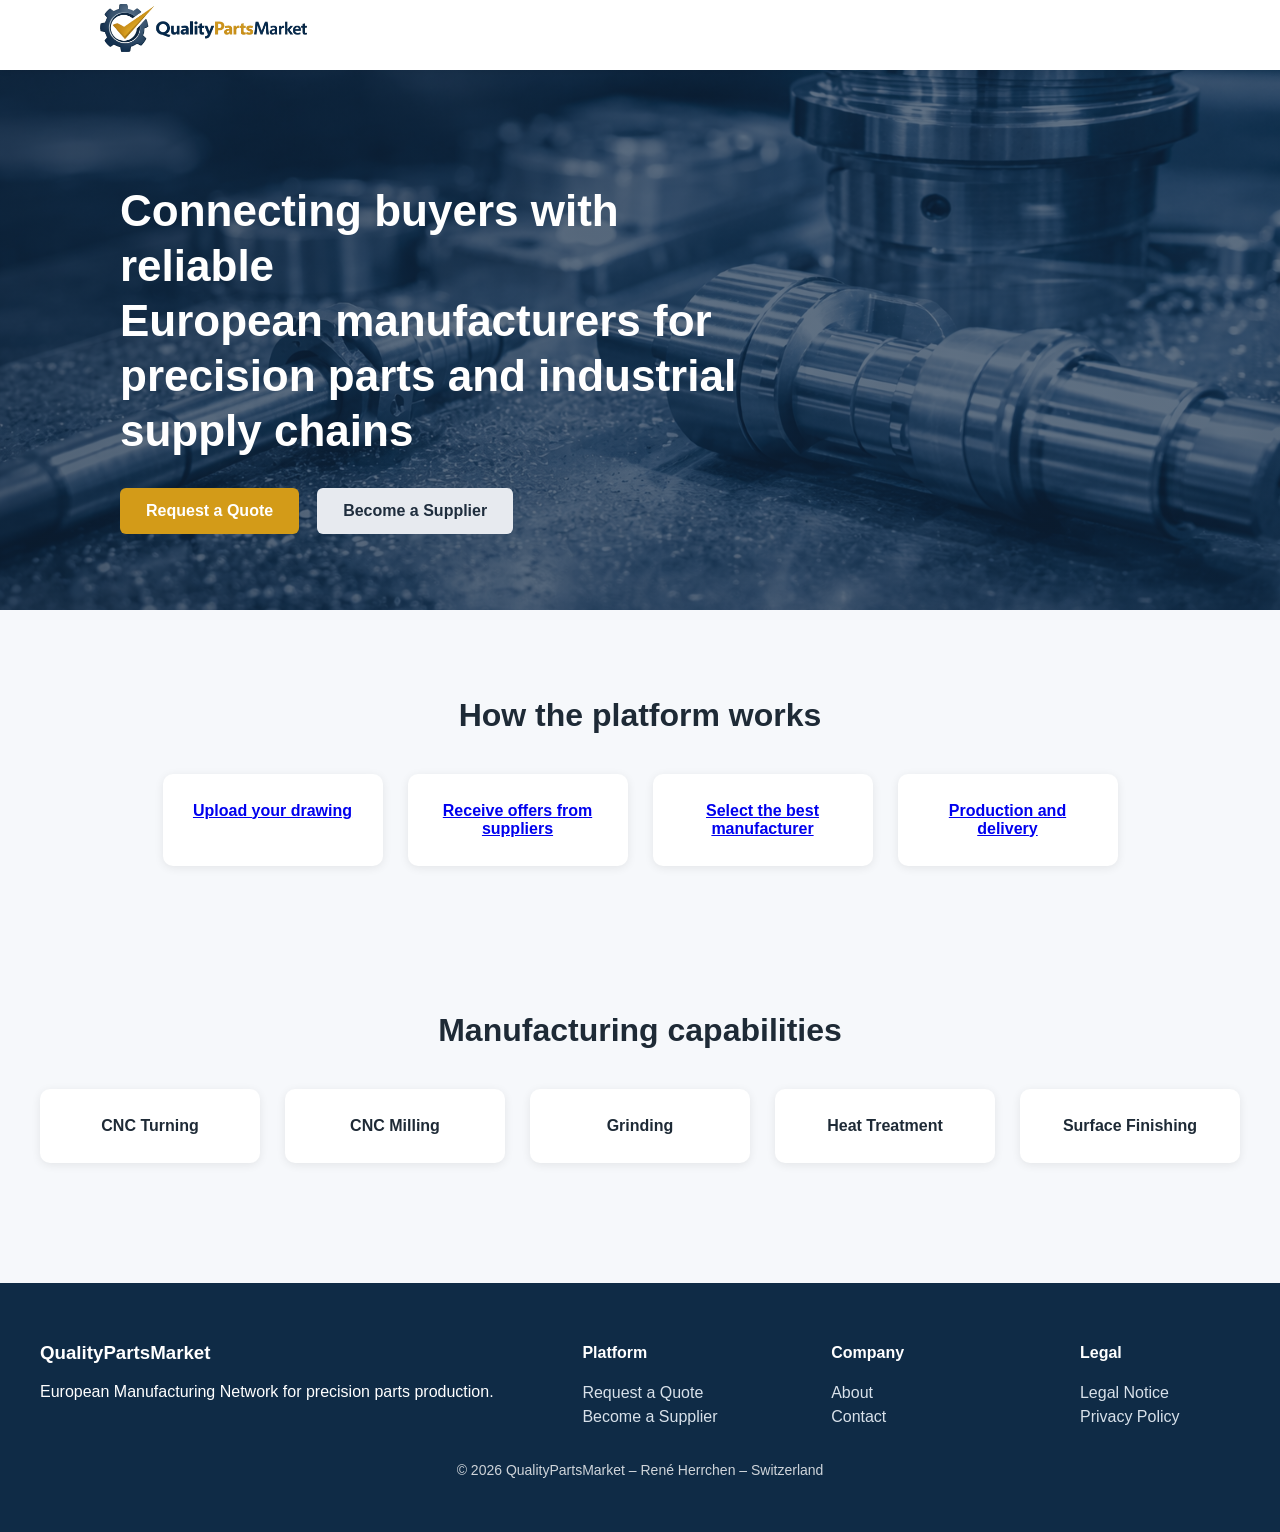
==== index.html @ 5bcd7c3c "Update index.html" ====
<!DOCTYPE html>
<html lang="en">

<head>

<meta charset="UTF-8">
<meta name="viewport" content="width=device-width, initial-scale=1.0">

<title>QualityPartsMarket | European CNC Machining & Precision Parts Marketplace</title>

<meta name="description" content="QualityPartsMarket connects buyers with reliable European manufacturers for CNC machining, turning, milling, grinding and precision parts production.">

<meta name="keywords" content="CNC machining marketplace, CNC turning Europe, CNC milling suppliers, precision parts manufacturers, European manufacturing network">

<meta name="author" content="QualityPartsMarket">

<meta name="robots" content="index, follow">

<link rel="canonical" href="https://ligone-token.github.io/qualitypartsmarket/">

<!-- Open Graph -->

<meta property="og:title" content="QualityPartsMarket – European Manufacturing Network">
<meta property="og:description" content="Connect with reliable European manufacturers for CNC machining and precision parts production.">
<meta property="og:type" content="website">
<meta property="og:url" content="https://ligone-token.github.io/qualitypartsmarket/">
<meta property="og:image" content="https://ligone-token.github.io/qualitypartsmarket/images/hero.webp">

<!-- Twitter -->

<meta name="twitter:card" content="summary_large_image">
<meta name="twitter:title" content="QualityPartsMarket">
<meta name="twitter:description" content="European marketplace for CNC machining and precision parts manufacturing.">

<!-- Structured Data -->

<script type="application/ld+json">
{
 "@context": "https://schema.org",
 "@type": "Organization",
 "name": "QualityPartsMarket",
 "url": "https://ligone-token.github.io/qualitypartsmarket/",
 "logo": "https://ligone-token.github.io/qualitypartsmarket/logo1.png",
 "description": "European marketplace connecting buyers with manufacturers for CNC machining and precision parts."
}
</script>

<link rel="stylesheet" href="style.css">

</head>

<body>

<header class="header">

<img src="logo1.png" alt="QualityPartsMarket CNC machining marketplace logo" class="logo">

</header>


<section class="hero">

<div class="hero-inner">

<h1>
Connecting buyers with reliable<br>
European manufacturers for<br>
precision parts and industrial supply chains
</h1>

<div class="buttons">

<a href="rfq.html" class="btn-main">Request a Quote</a>
<a href="supplier.html" class="btn-alt">Become a Supplier</a>

</div>

</div>

</section>


<section class="section">

<h2>How the platform works</h2>

<div class="cards">

<a href="rfq.html" class="card">Upload your drawing</a>
<a href="rfq.html" class="card">Receive offers from suppliers</a>
<a href="rfq.html" class="card">Select the best manufacturer</a>
<a href="rfq.html" class="card">Production and delivery</a>

</div>

</section>


<section class="section">

<h2>Manufacturing capabilities</h2>

<div class="cards">

<div class="card">CNC Turning</div>
<div class="card">CNC Milling</div>
<div class="card">Grinding</div>
<div class="card">Heat Treatment</div>
<div class="card">Surface Finishing</div>

</div>

</section>


<footer class="footer">

<div class="footer-container">

<div class="footer-col">
<h3>QualityPartsMarket</h3>
<p>European Manufacturing Network for precision parts production.</p>
</div>

<div class="footer-col">
<h4>Platform</h4>
<a href="rfq.html">Request a Quote</a>
<a href="supplier.html">Become a Supplier</a>
</div>

<div class="footer-col">
<h4>Company</h4>
<a href="about.html">About</a>
<a href="contact.html">Contact</a>
</div>

<div class="footer-col">
<h4>Legal</h4>
<a href="legal.html">Legal Notice</a>
<a href="privacy.html">Privacy Policy</a>
</div>

</div>

<p class="footer-bottom">
© 2026 QualityPartsMarket – René Herrchen – Switzerland
</p>

</footer>

</body>
</html>
---- style.css ----
*{
box-sizing:border-box;
}

body{
margin:0;
font-family:Arial, Helvetica, sans-serif;
background:#f6f8fb;
color:#1e2a36;
}

/* HEADER */

.header{
height:70px;
background:#ffffff;
display:flex;
align-items:center;
padding:0 60px;
box-shadow:0 1px 6px rgba(0,0,0,0.08);
position:relative;
}

.logo{
height:200px;
width:auto;
position:absolute;
top:50%;
transform:translateY(-50%);
}

/* HERO */

.hero{
height:540px;
background:
linear-gradient(rgba(14,40,68,0.65),rgba(14,40,68,0.65)),
url("images/hero.webp");
background-size:cover;
background-position:center;
display:flex;
align-items:center;
}

.hero-inner{
width:620px;
margin-left:120px;
}

.hero h1{
font-size:44px;
line-height:1.25;
color:white;
margin-bottom:30px;
}

/* BUTTONS */

.buttons{
display:flex;
gap:18px;
flex-wrap:wrap;
}

.btn-main,
.btn-alt{
padding:14px 26px;
border-radius:6px;
font-weight:600;
text-decoration:none;
display:inline-block;
width:auto;
}

.btn-main{
background:#d39b18;
color:white;
}

.btn-alt{
background:#e7eaef;
color:#1f2d3d;
}

/* SECTION */

.section{
padding:60px 40px;
text-align:center;
}

.section h2{
font-size:32px;
margin-bottom:40px;
}

/* CARDS */

.cards{
display:flex;
justify-content:center;
flex-wrap:wrap;
gap:25px;
}

.card{
background:white;
padding:28px;
border-radius:10px;
width:220px;
box-shadow:0 2px 10px rgba(0,0,0,0.08);
font-weight:600;
}

/* CONTAINER */

.container{
max-width:900px;
margin:60px auto;
background:white;
padding:40px;
border-radius:10px;
box-shadow:0 2px 12px rgba(0,0,0,0.08);
}

/* FORM */

label{
font-weight:600;
display:block;
margin-top:20px;
}

input, textarea{
width:100%;
padding:12px;
margin-top:6px;
border:1px solid #d9dde2;
border-radius:6px;
font-size:15px;
box-sizing:border-box;
}

textarea{
height:120px;
}

/* BUTTON */

button{
margin-top:30px;
background:#d39b18;
color:white;
padding:14px 26px;
border:none;
border-radius:6px;
font-size:16px;
font-weight:600;
cursor:pointer;
}

button:hover{
opacity:0.9;
}

/* FOOTER */

.footer{
background:#0f2b46;
color:white;
padding:40px 40px;
margin-top:60px;
}

.footer-container{
display:flex;
justify-content:space-between;
flex-wrap:wrap;
max-width:1200px;
margin:auto;
gap:30px;
}

.footer-col{
min-width:160px;
}

.footer-col a{
display:block;
color:#d8e1ea;
text-decoration:none;
margin-bottom:6px;
}

.footer-bottom{
text-align:center;
margin-top:30px;
font-size:14px;
opacity:0.8;
}

/* MOBILE */

@media (max-width:768px){

.header{
height:60px;
padding:0 20px;
}

.logo{
height:200px;
top:50%;
transform:translateY(-50%);
}

.hero{
height:auto;
padding:60px 20px;
}

.hero-inner{
margin-left:0;
width:100%;
}

.hero h1{
font-size:28px;
line-height:1.35;
}

.buttons{
flex-direction:column;
gap:12px;
align-items:stretch;
}

.btn-main,
.btn-alt{
width:100%;
max-width:100%;
box-sizing:border-box;
text-align:center;
}

.section{
padding:40px 20px;
}

.cards{
flex-direction:column;
align-items:center;
}

.card{
width:100%;
max-width:320px;
}

.container{
margin:30px 20px;
padding:30px;
}

.footer-container{
flex-direction:column;
gap:20px;
}

.footer{
padding:30px 20px;
}

}
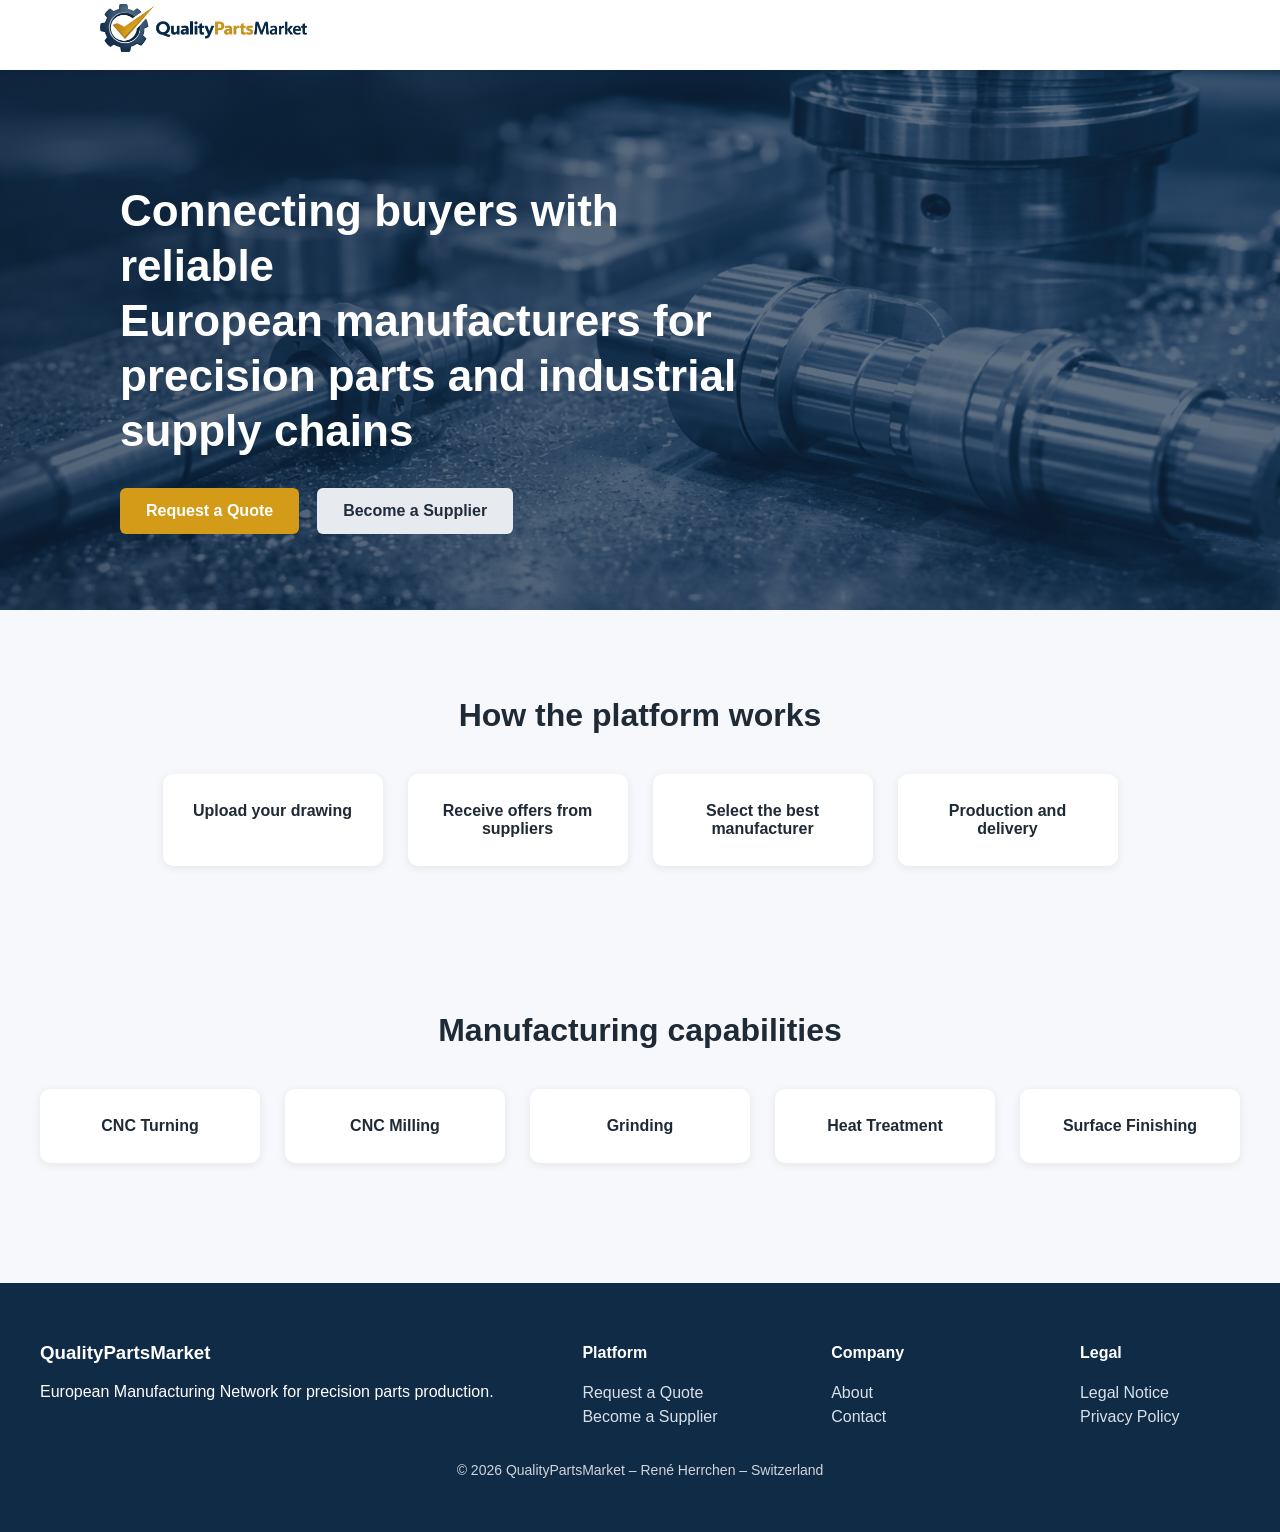
==== commit fb5af30c: "Update index.html" ====
--- a/index.html
+++ b/index.html
@@ -102,11 +102,11 @@
 
 <div class="cards">
 
-<div class="card">CNC Turning</div>
-<div class="card">CNC Milling</div>
-<div class="card">Grinding</div>
-<div class="card">Heat Treatment</div>
-<div class="card">Surface Finishing</div>
+<a href="supplier.html" class="card">CNC Turning</a>
+<a href="supplier.html" class="card">CNC Milling</a>
+<a href="supplier.html" class="card">Grinding</a>
+<a href="supplier.html" class="card">Heat Treatment</a>
+<a href="supplier.html" class="card">Surface Finishing</a>
 
 </div>
 
--- a/style.css
+++ b/style.css
@@ -272,3 +272,18 @@
 }
 
 }
+.card{
+background:white;
+padding:28px;
+border-radius:10px;
+width:220px;
+box-shadow:0 2px 10px rgba(0,0,0,0.08);
+font-weight:600;
+text-decoration:none;
+color:#1e2a36;
+display:block;
+}
+.card:hover{
+transform:translateY(-3px);
+box-shadow:0 6px 18px rgba(0,0,0,0.12);
+}
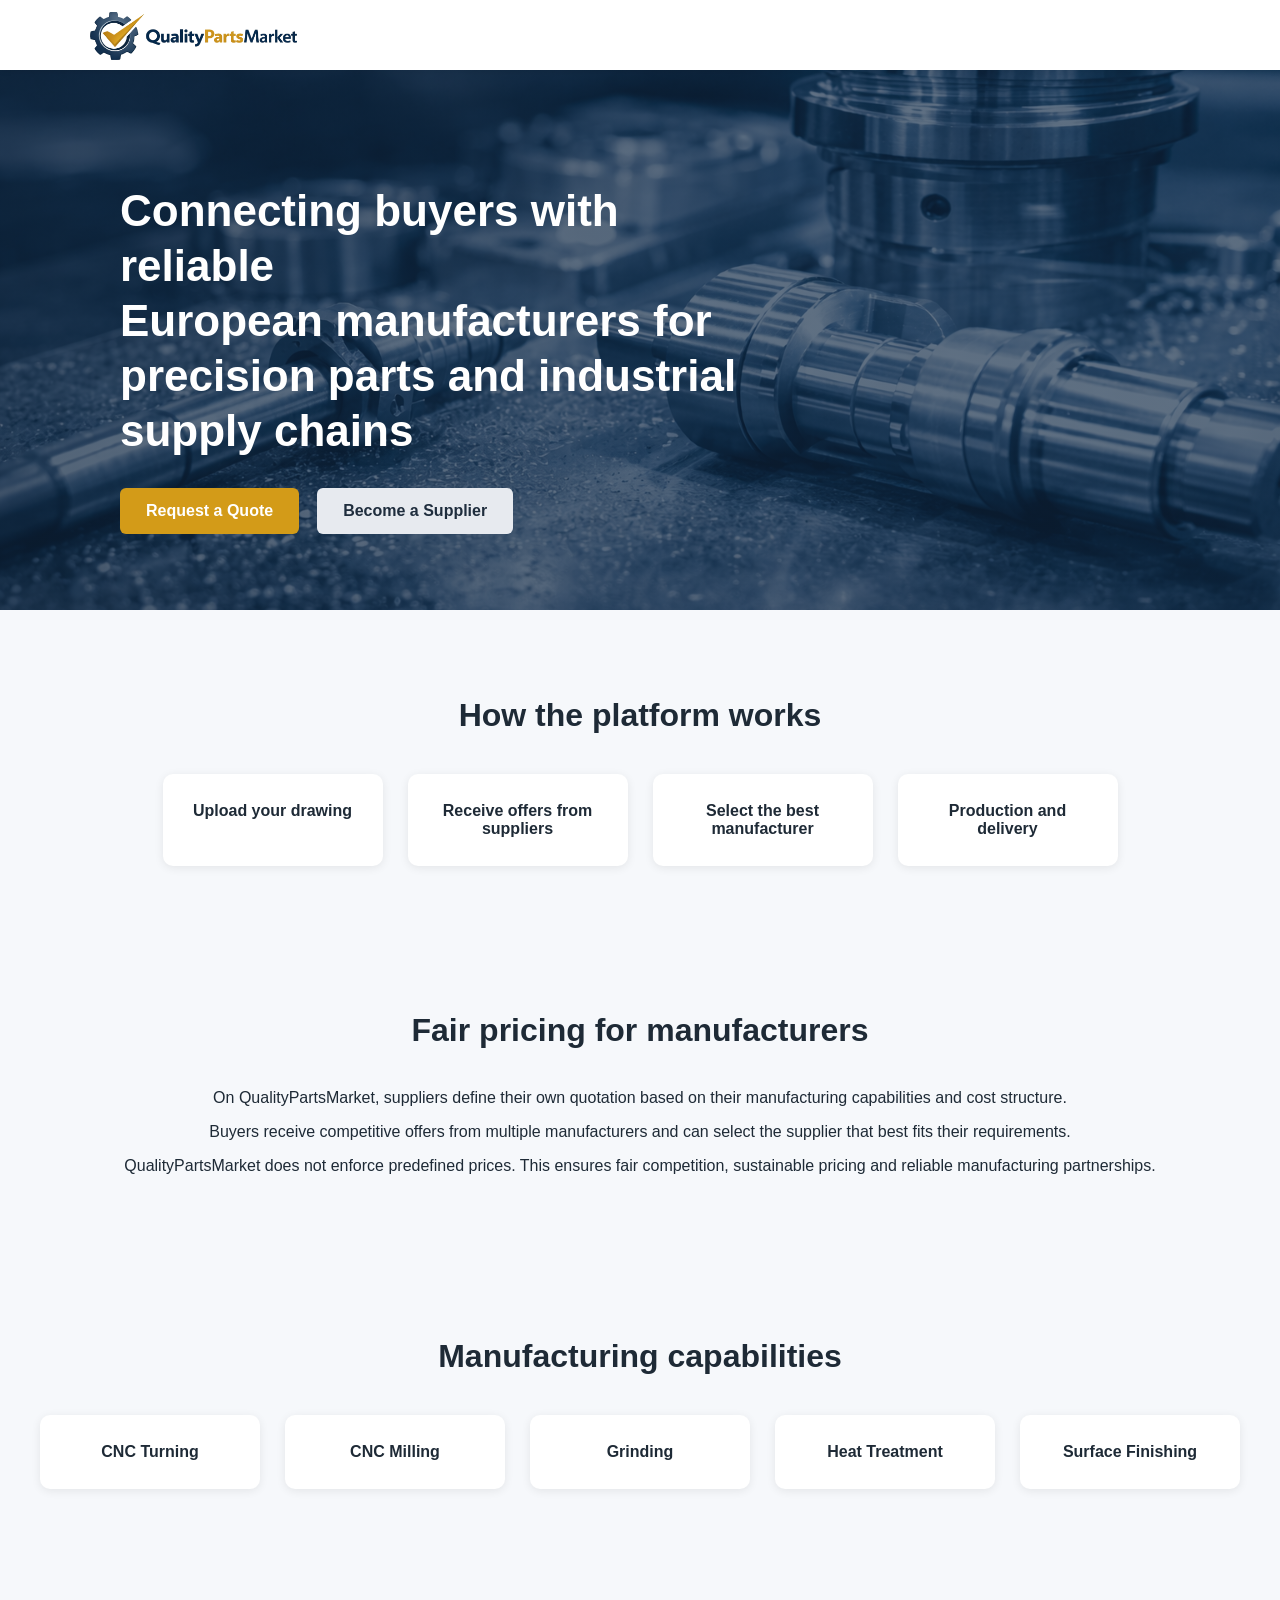
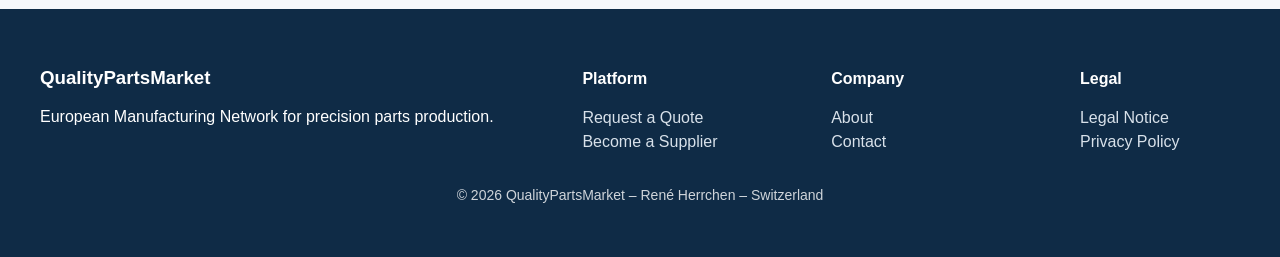
==== commit d794ee67: "Update index.html" ====
--- a/index.html
+++ b/index.html
@@ -5,6 +5,7 @@
 
 <meta charset="UTF-8">
 <meta name="viewport" content="width=device-width, initial-scale=1.0">
+ <meta name="google-site-verification" content="YRRh6jvBiPgsqxbRXpFUyRfganm4lP1V1yTXE7MvlhQ" />
 
 <title>QualityPartsMarket | European CNC Machining & Precision Parts Marketplace</title>
 
@@ -95,6 +96,26 @@
 
 </section>
 
+ <section class="section">
+
+<h2>Fair pricing for manufacturers</h2>
+
+<p>
+On QualityPartsMarket, suppliers define their own quotation based on their
+manufacturing capabilities and cost structure.
+</p>
+
+<p>
+Buyers receive competitive offers from multiple manufacturers and can
+select the supplier that best fits their requirements.
+</p>
+
+<p>
+QualityPartsMarket does not enforce predefined prices. This ensures fair
+competition, sustainable pricing and reliable manufacturing partnerships.
+</p>
+
+</section>
 
 <section class="section">
 
--- a/style.css
+++ b/style.css
@@ -16,7 +16,7 @@
 background:#ffffff;
 display:flex;
 align-items:center;
-padding:0 60px;
+padding:0 50px;
 box-shadow:0 1px 6px rgba(0,0,0,0.08);
 position:relative;
 }
@@ -25,8 +25,8 @@
 height:200px;
 width:auto;
 position:absolute;
-top:50%;
-transform:translateY(-50%);
+top:55%;
+transform:translateY(-48%);
 }
 
 /* HERO */
@@ -204,14 +204,20 @@
 @media (max-width:768px){
 
 .header{
-height:60px;
+height:70px;
 padding:0 20px;
+display:flex;
+align-items:center;
+position:relative;
 }
 
 .logo{
 height:200px;
-top:50%;
-transform:translateY(-50%);
+width:auto;
+position:absolute;
+top:53%;
+left:5px;
+transform:translateY(-47%);
 }
 
 .hero{
@@ -229,17 +235,16 @@
 line-height:1.35;
 }
 
-.buttons{
+.hero .buttons{
 flex-direction:column;
 gap:12px;
-align-items:stretch;
-}
-
-.btn-main,
-.btn-alt{
-width:100%;
-max-width:100%;
-box-sizing:border-box;
+align-items:center;
+}
+
+.hero .btn-main,
+.hero .btn-alt{
+width:auto;
+max-width:260px;
 text-align:center;
 }
 
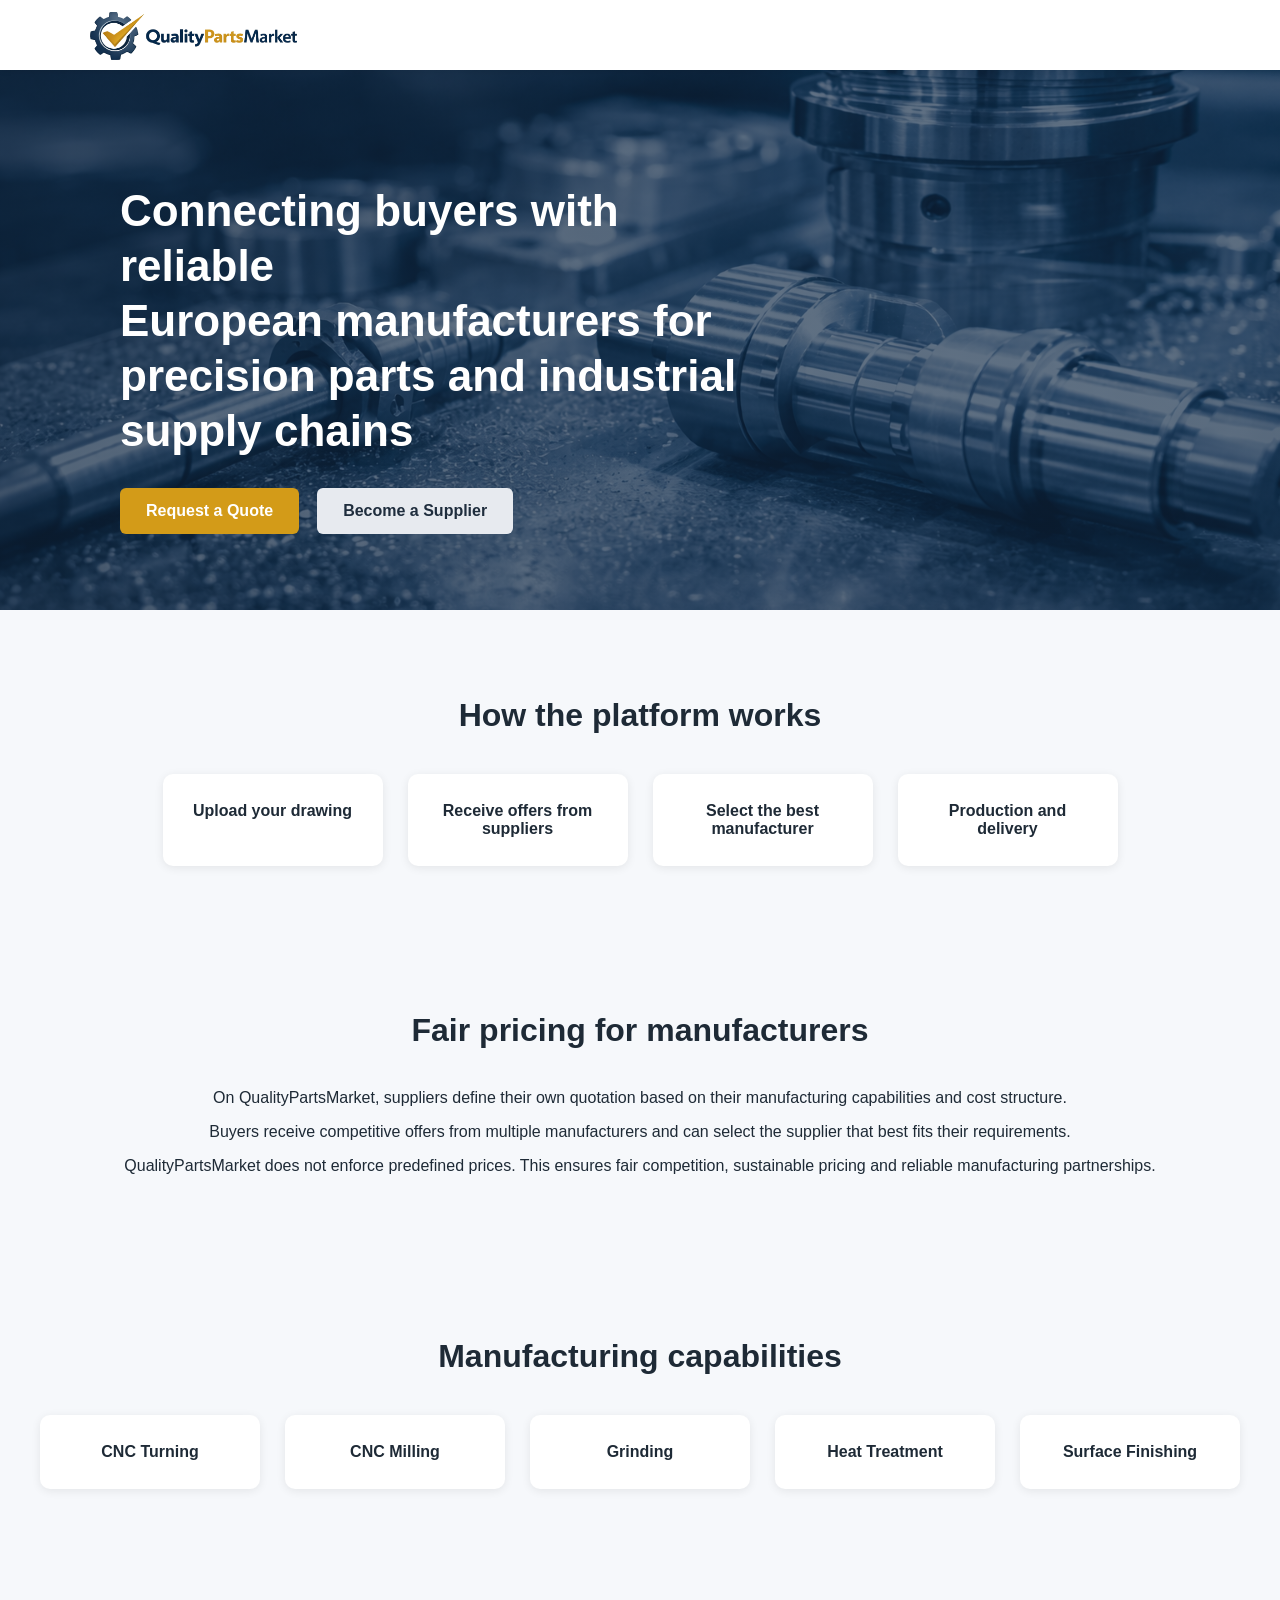
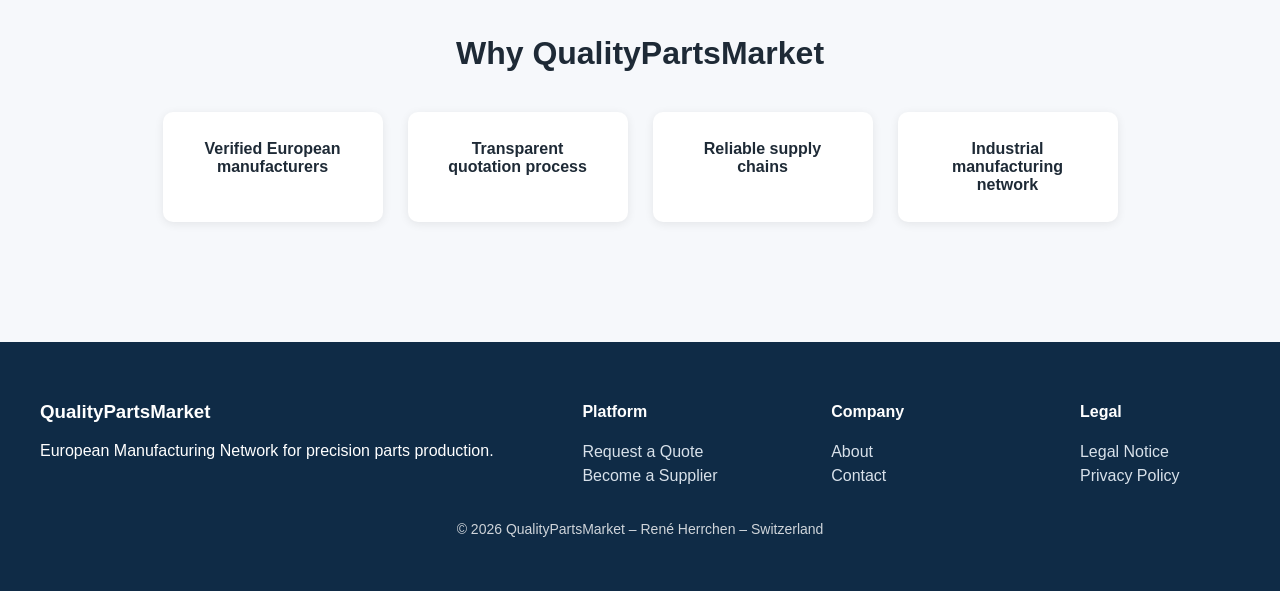
==== commit 7748f132: "Update index.html" ====
--- a/index.html
+++ b/index.html
@@ -133,6 +133,31 @@
 
 </section>
 
+ <section class="section">
+
+<h2>Why QualityPartsMarket</h2>
+
+<div class="cards">
+
+<div class="card">
+Verified European manufacturers
+</div>
+
+<div class="card">
+Transparent quotation process
+</div>
+
+<div class="card">
+Reliable supply chains
+</div>
+
+<div class="card">
+Industrial manufacturing network
+</div>
+
+</div>
+
+</section>
 
 <footer class="footer">
 
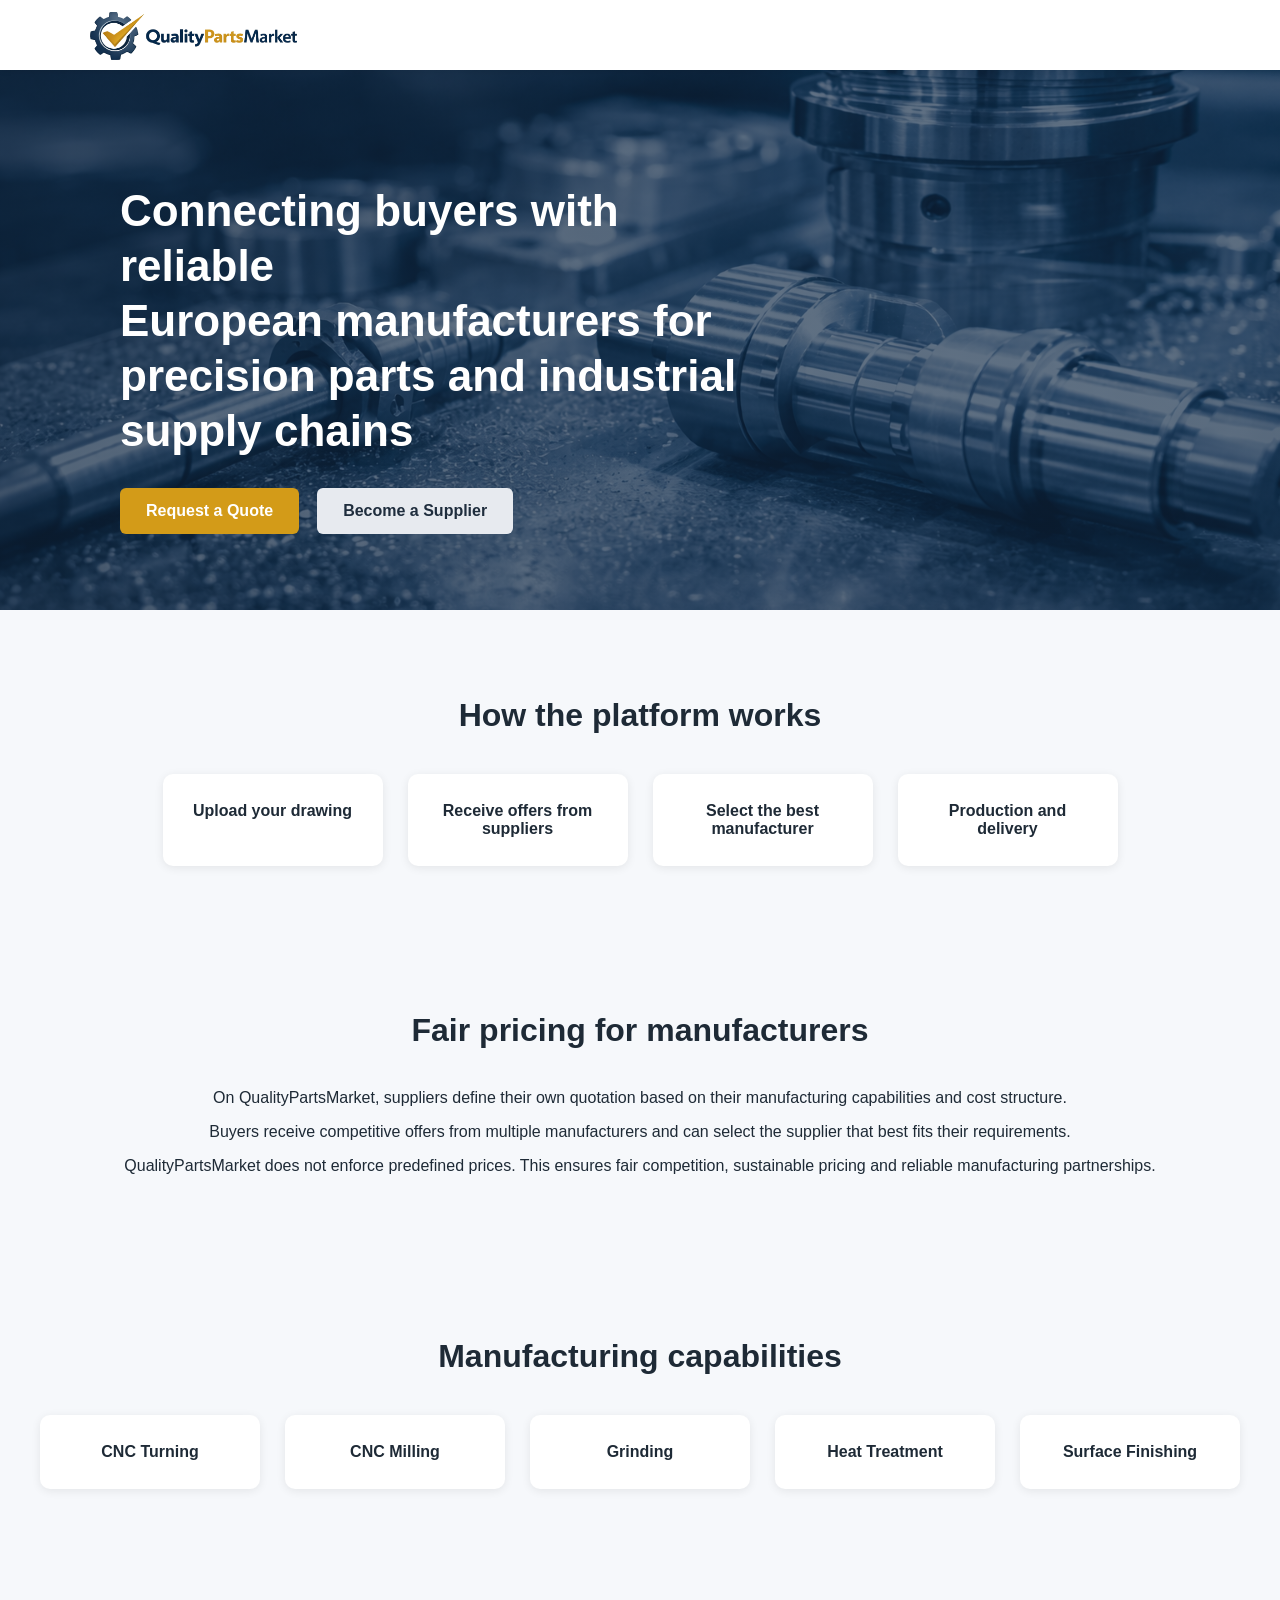
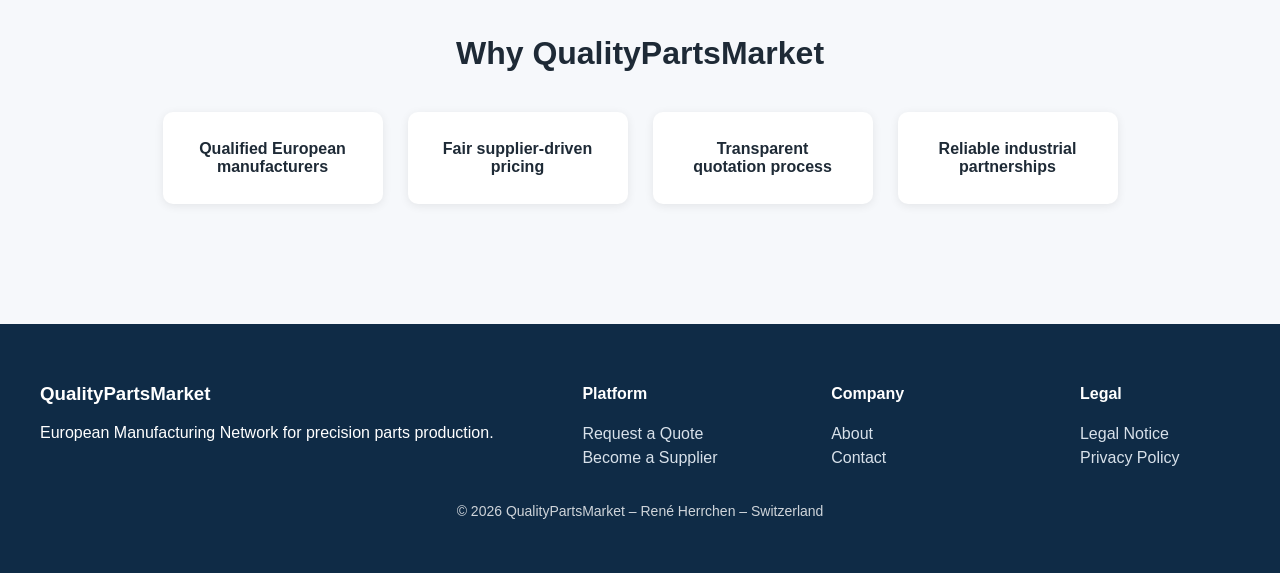
==== commit e2c07078: "Update index.html" ====
--- a/index.html
+++ b/index.html
@@ -140,7 +140,11 @@
 <div class="cards">
 
 <div class="card">
-Verified European manufacturers
+Qualified European manufacturers
+</div>
+
+<div class="card">
+Fair supplier-driven pricing
 </div>
 
 <div class="card">
@@ -148,13 +152,8 @@
 </div>
 
 <div class="card">
-Reliable supply chains
+Reliable industrial partnerships
 </div>
-
-<div class="card">
-Industrial manufacturing network
-</div>
-
 </div>
 
 </section>
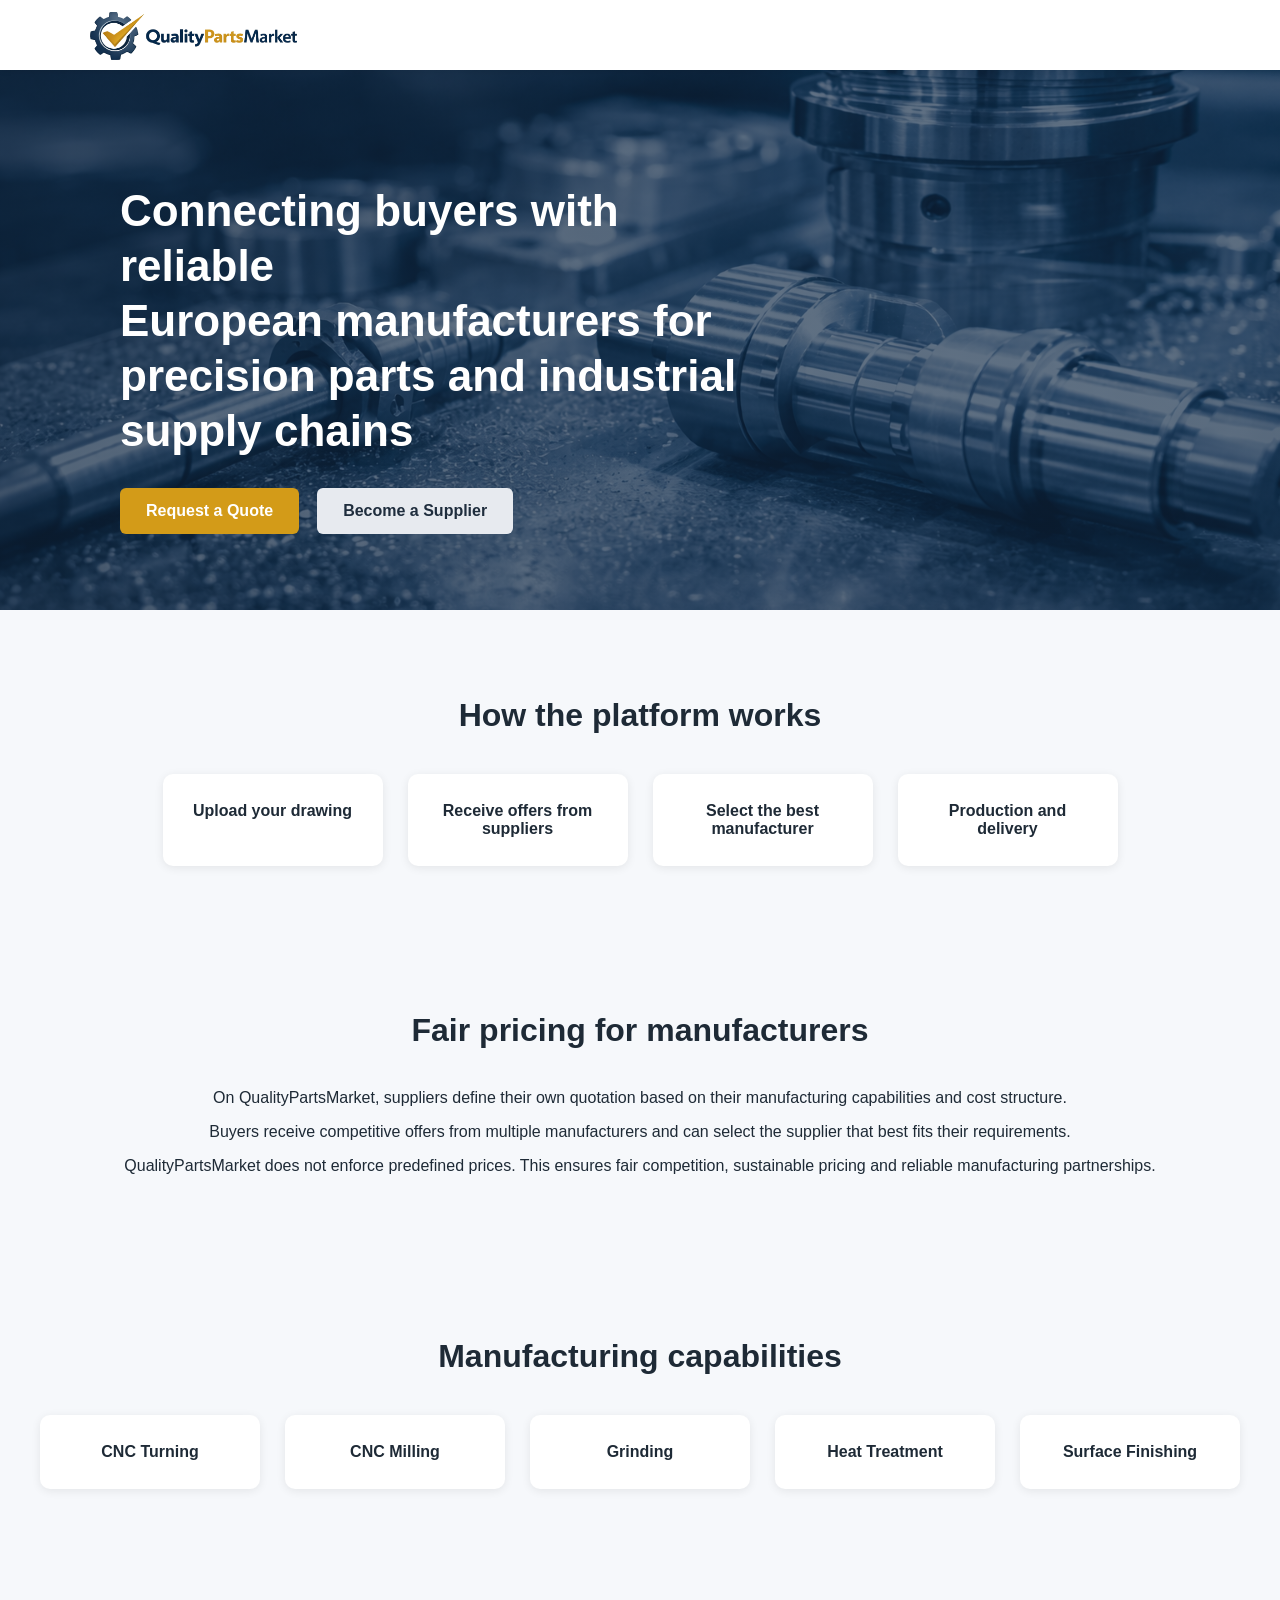
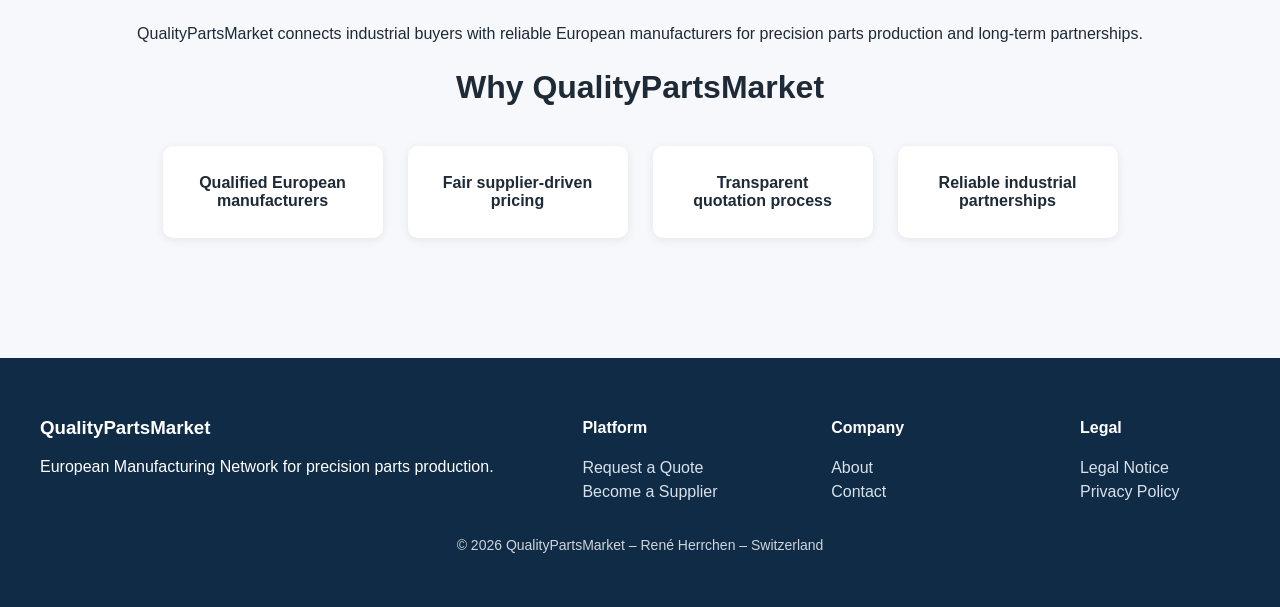
==== commit 08129032: "Update index.html" ====
--- a/index.html
+++ b/index.html
@@ -135,6 +135,11 @@
 
  <section class="section">
 
+<p>
+QualityPartsMarket connects industrial buyers with reliable European
+manufacturers for precision parts production and long-term partnerships.
+</p>
+
 <h2>Why QualityPartsMarket</h2>
 
 <div class="cards">
@@ -154,10 +159,10 @@
 <div class="card">
 Reliable industrial partnerships
 </div>
-</div>
-
-</section>
-
+
+</div>
+
+</section>
 <footer class="footer">
 
 <div class="footer-container">
